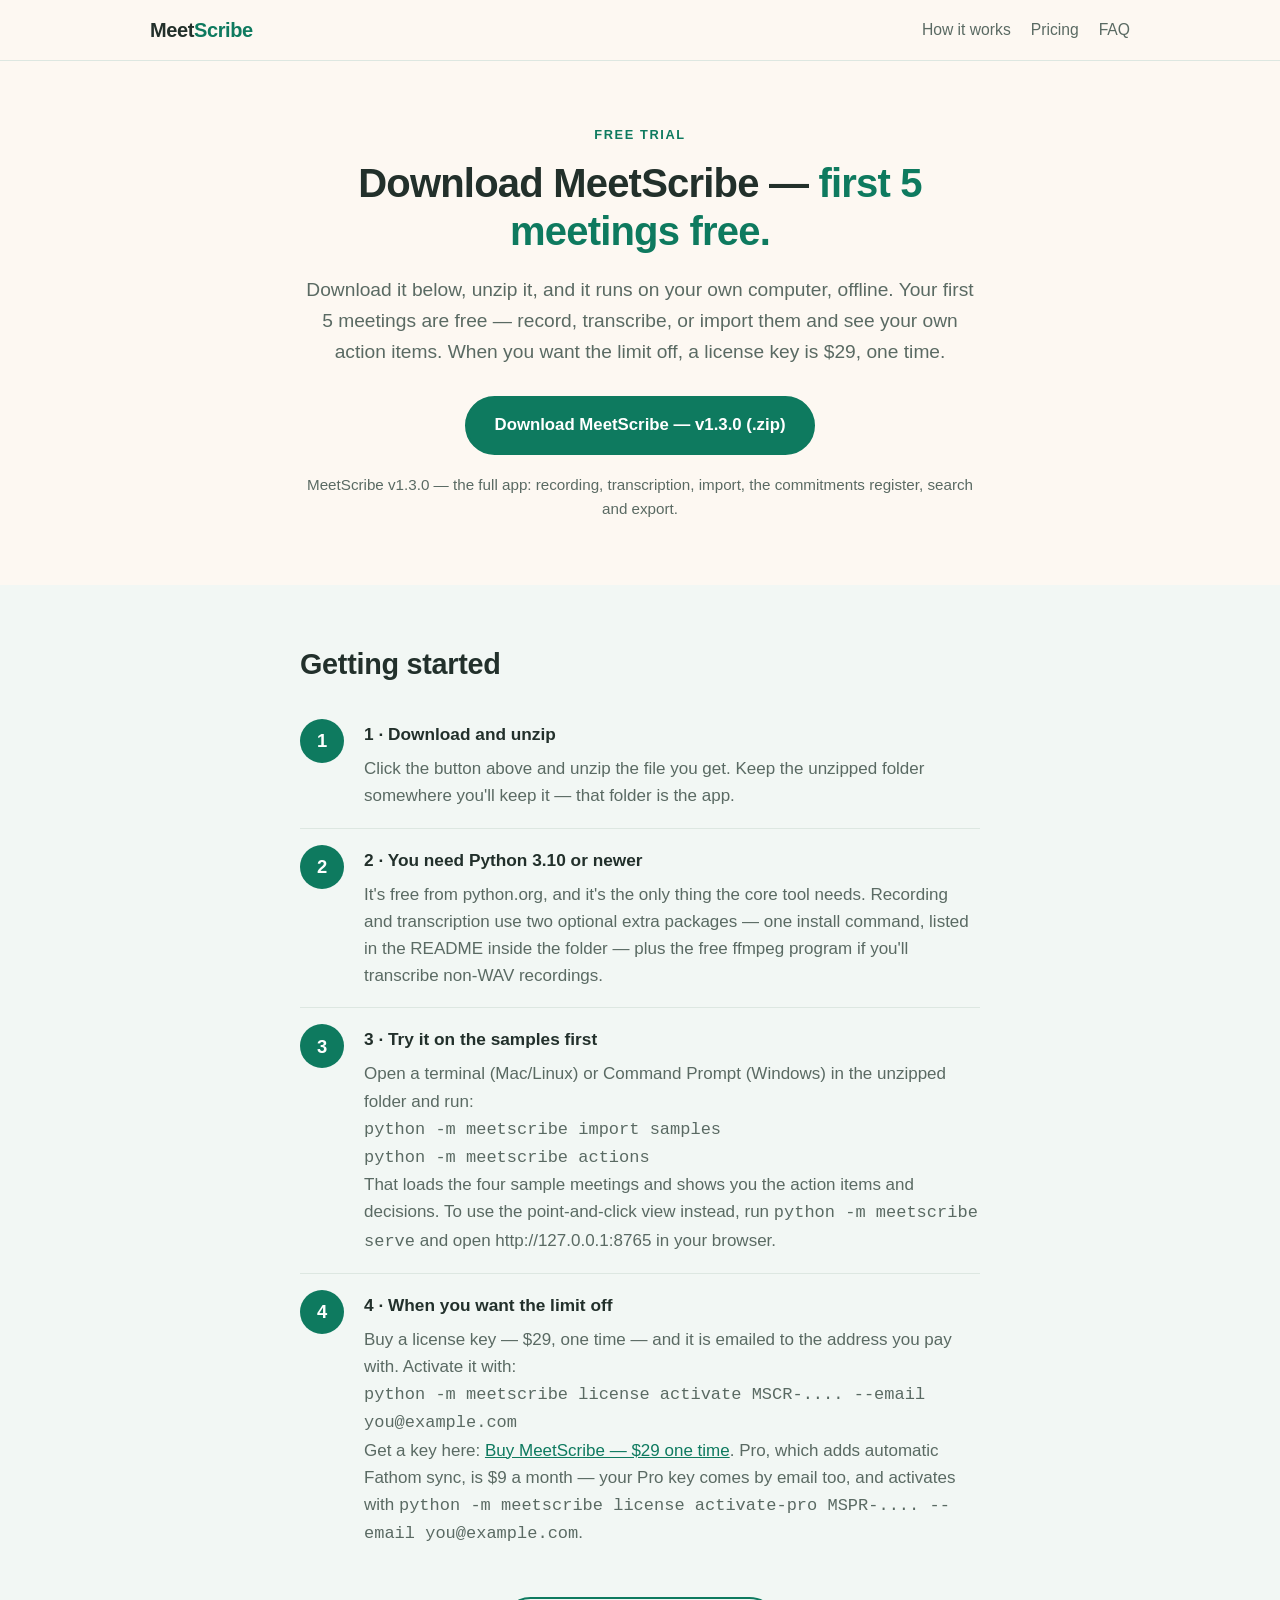
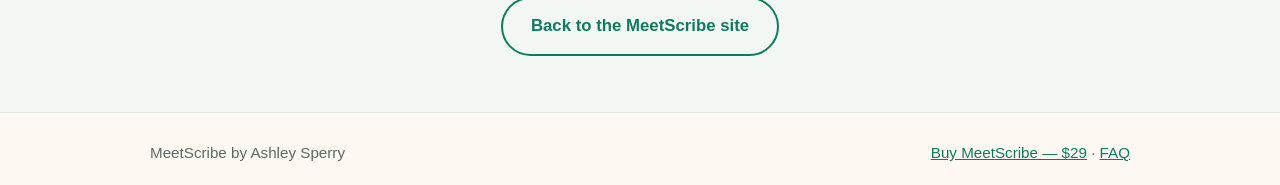
==== download.html @ b5563c5a "No Gumroad links on the site: waitlist card becomes free trial download page" ====
<!DOCTYPE html>
<html lang="en">
<head>
<meta charset="UTF-8">
<meta name="viewport" content="width=device-width, initial-scale=1.0">
<title>Download MeetScribe — free trial</title>
<meta name="description" content="Download MeetScribe free — your first 5 meetings are free. Runs offline on your own computer.">
<link rel="stylesheet" href="styles.css">
</head>
<body>

<header class="site-header">
  <div class="wrap header-inner">
    <a class="logo" href="index.html">Meet<span>Scribe</span></a>
    <nav class="nav">
      <a href="index.html#how">How it works</a>
      <a href="index.html#pricing">Pricing</a>
      <a href="index.html#faq">FAQ</a>
    </nav>
  </div>
</header>

<main id="top">

  <section class="hero">
    <div class="wrap narrow">
      <p class="kicker">Free trial</p>
      <h1>Download MeetScribe — <em>first 5 meetings free.</em></h1>
      <p class="lead">Download it below, unzip it, and it runs on your own computer, offline. Your first 5 meetings are free — record, transcribe, or import them and see your own action items. When you want the limit off, a license key is $29, one time.</p>
      <div class="hero-actions">
        <a class="btn btn-large" id="download-btn" href="meetscribe-1.3.0.zip.b64">Preparing your download…</a>
      </div>
      <p class="hero-note" id="download-note">MeetScribe v1.3.0 — the full app: recording, transcription, import, the commitments register, search and export.</p>
      <noscript><p class="hero-note">This download needs JavaScript turned on — the page unpacks your file in the browser. Turn it on and reload, and the button will be ready.</p></noscript>
    </div>
  </section>

  <section class="section section-alt">
    <div class="wrap narrow">
      <h2>Getting started</h2>
      <ol class="steps">
        <li>
          <h3>1 · Download and unzip</h3>
          <p>Click the button above and unzip the file you get. Keep the unzipped folder somewhere you'll keep it — that folder is the app.</p>
        </li>
        <li>
          <h3>2 · You need Python 3.10 or newer</h3>
          <p>It's free from python.org, and it's the only thing the core tool needs. Recording and transcription use two optional extra packages — one install command, listed in the README inside the folder — plus the free ffmpeg program if you'll transcribe non-WAV recordings.</p>
        </li>
        <li>
          <h3>3 · Try it on the samples first</h3>
          <p>Open a terminal (Mac/Linux) or Command Prompt (Windows) in the unzipped folder and run:<br>
          <code>python -m meetscribe import samples</code><br>
          <code>python -m meetscribe actions</code><br>
          That loads the four sample meetings and shows you the action items and decisions. To use the point-and-click view instead, run <code>python -m meetscribe serve</code> and open http://127.0.0.1:8765 in your browser.</p>
        </li>
        <li>
          <h3>4 · When you want the limit off</h3>
          <p>Buy a license key — $29, one time — and it is emailed to the address you pay with. Activate it with:<br>
          <code>python -m meetscribe license activate MSCR-.... --email you@example.com</code><br>
          Get a key here: <a href="https://buy.stripe.com/28EeVc8pw60i9VVeSAaR206">Buy MeetScribe — $29 one time</a>. Pro, which adds automatic Fathom sync, is $9 a month — your Pro key comes by email too, and activates with <code>python -m meetscribe license activate-pro MSPR-.... --email you@example.com</code>.</p>
        </li>
      </ol>
      <div class="center">
        <a class="btn btn-ghost btn-large" href="index.html">Back to the MeetScribe site</a>
      </div>
    </div>
  </section>

</main>

<footer class="site-footer">
  <div class="wrap footer-inner">
    <p>MeetScribe by Ashley Sperry</p>
    <p><a href="index.html#pricing">Buy MeetScribe — $29</a> · <a href="index.html#faq">FAQ</a></p>
  </div>
</footer>

<script>
(function () {
  var btn = document.getElementById('download-btn');
  var note = document.getElementById('download-note');
  fetch('meetscribe-1.3.0.zip.b64')
    .then(function (r) { if (!r.ok) { throw new Error('fetch failed'); } return r.text(); })
    .then(function (text) {
      var bin = atob(text.replace(/\s+/g, ''));
      var bytes = new Uint8Array(bin.length);
      for (var i = 0; i < bin.length; i++) { bytes[i] = bin.charCodeAt(i); }
      var blob = new Blob([bytes], { type: 'application/zip' });
      btn.href = URL.createObjectURL(blob);
      btn.setAttribute('download', 'meetscribe-1.3.0.zip');
      btn.textContent = 'Download MeetScribe — v1.3.0 (.zip)';
    })
    .catch(function () {
      btn.textContent = 'Download MeetScribe — v1.3.0 (encoded file)';
      note.textContent = 'Your browser could not unpack the download automatically, so the button now points at the encoded file instead. Save it and your license key email will explain the rest — or try this page again in a different browser.';
    });
})();
</script>

</body>
</html>
---- styles.css ----
:root {
  --ink: #22302b;
  --muted: #5a6a63;
  --accent: #0e7a5f;
  --accent-dark: #0a5f4a;
  --warm: #fdf8f2;
  --alt: #f2f7f4;
  --line: #dde7e1;
  --card-line: #e7e1d5;
  --amber: #b97e10;
  --amber-bg: #fff7e8;
  --radius: 14px;
}

* { box-sizing: border-box; margin: 0; padding: 0; }

body {
  font-family: -apple-system, BlinkMacSystemFont, "Segoe UI", Roboto, Helvetica, Arial, sans-serif;
  color: var(--ink);
  background: var(--warm);
  line-height: 1.6;
  font-size: 17px;
}

.wrap { max-width: 1020px; margin: 0 auto; padding: 0 20px; }
.narrow { max-width: 720px; }

a { color: var(--accent); }
h1 { font-size: 2.5rem; line-height: 1.2; letter-spacing: -0.02em; }
h1 em { font-style: normal; color: var(--accent); }
h2 { font-size: 1.8rem; margin-bottom: 1rem; letter-spacing: -0.01em; }
h3 { font-size: 1.08rem; margin-bottom: 0.4rem; }
p { margin-bottom: 1rem; }
.center { text-align: center; margin-top: 2rem; }
.section-lead { color: var(--muted); font-size: 1.08rem; margin-bottom: 1.6rem; }

/* Header */
.site-header {
  position: sticky; top: 0; z-index: 10;
  background: rgba(253, 248, 242, 0.95);
  border-bottom: 1px solid var(--line);
}
.header-inner { display: flex; align-items: center; gap: 24px; padding-top: 14px; padding-bottom: 14px; }
.logo { font-weight: 800; font-size: 1.25rem; color: var(--ink); text-decoration: none; margin-right: auto; letter-spacing: -0.02em; }
.logo span { color: var(--accent); }
.nav { display: flex; gap: 20px; }
.nav a { color: var(--muted); text-decoration: none; font-size: 0.98rem; }
.nav a:hover { color: var(--ink); }

/* Buttons */
.btn {
  display: inline-block; background: var(--accent); color: #fff; text-decoration: none;
  font-weight: 700; border-radius: 999px; padding: 10px 22px; border: 2px solid var(--accent);
}
.btn:hover { background: var(--accent-dark); border-color: var(--accent-dark); }
.btn-small { padding: 7px 16px; font-size: 0.95rem; }
.btn-large { padding: 14px 28px; font-size: 1.05rem; }
.btn-ghost { background: transparent; color: var(--accent); }
.btn-ghost:hover { background: var(--alt); color: var(--accent-dark); }

/* Hero */
.hero { padding: 64px 0 48px; text-align: center; }
.kicker { color: var(--accent); font-weight: 700; text-transform: uppercase; letter-spacing: 1.6px; font-size: 0.8rem; margin-bottom: 14px; }
.hero .lead { font-size: 1.2rem; color: var(--muted); max-width: 680px; margin: 20px auto 28px; }
.hero-actions { display: flex; gap: 14px; justify-content: center; flex-wrap: wrap; }
.hero-note { margin-top: 18px; font-size: 0.95rem; color: var(--muted); }

/* Screenshots */
.shot { margin: 34px auto 10px; max-width: 860px; text-align: left; }
.shot img { width: 100%; display: block; border: 1px solid var(--card-line); border-radius: var(--radius); box-shadow: 0 12px 32px rgba(34, 48, 43, 0.10); }
.shot figcaption { color: var(--muted); font-size: 0.88rem; margin-top: 10px; }

/* Proof strip */
.proof { display: flex; gap: 28px; flex-wrap: wrap; justify-content: center; padding: 26px 0 4px; }
.proof div { font-size: 0.95rem; color: var(--muted); max-width: 200px; }
.proof b { display: block; font-size: 1.7rem; color: var(--ink); line-height: 1.2; }

/* Sections */
.section { padding: 56px 0; }
.section-alt { background: var(--alt); }

/* Wedge */
.wedge { padding-bottom: 8px; }
.wedge h2 { font-size: 2rem; }
.wedge p { font-size: 1.1rem; }
.wedge p:last-child { margin-bottom: 0; }

/* Sample document */
.sample-doc {
  background: #fff; border: 1px solid var(--card-line); border-radius: var(--radius);
  padding: 30px 34px; margin: 24px 0 8px; text-align: left;
  box-shadow: 0 10px 28px rgba(34, 48, 43, 0.07);
}
.sample-label {
  display: inline-block; font-size: 0.78rem; font-weight: 700; letter-spacing: 1.2px;
  text-transform: uppercase; color: var(--accent); background: var(--alt);
  border-radius: 999px; padding: 4px 12px; margin-bottom: 14px;
}
.sample-doc h3 { font-size: 1.45rem; margin-bottom: 2px; }
.sample-meta { color: var(--muted); font-size: 0.95rem; margin-bottom: 20px; }
.sample-doc h4 {
  font-size: 1rem; margin: 22px 0 10px; padding-bottom: 6px;
  border-bottom: 1px solid var(--card-line);
}
.sample-list { list-style: none; }
.sample-list li { padding: 10px 0; border-bottom: 1px solid #f1ece1; }
.sample-list li:last-child { border-bottom: none; padding-bottom: 2px; }
.sample-list .task { margin-bottom: 2px; font-size: 1.02rem; }
.sample-list .who { margin-bottom: 0; color: var(--muted); font-size: 0.92rem; font-weight: 600; }
.sample-foot { color: var(--muted); font-size: 0.95rem; margin: 18px 0 0; }

/* Cards */
.cards { display: grid; grid-template-columns: repeat(auto-fit, minmax(220px, 1fr)); gap: 18px; margin-top: 12px; }
.card { background: #fff; border: 1px solid var(--line); border-radius: var(--radius); padding: 22px; }
.card p { color: var(--muted); margin-bottom: 0; font-size: 0.98rem; }

/* Steps */
.steps { list-style: none; counter-reset: step; margin-top: 8px; }
.steps li { counter-increment: step; padding: 18px 0 18px 64px; position: relative; border-bottom: 1px solid var(--line); }
.steps li:last-child { border-bottom: none; }
.steps li::before {
  content: counter(step); position: absolute; left: 0; top: 16px;
  width: 44px; height: 44px; border-radius: 50%;
  background: var(--accent); color: #fff; font-weight: 800; font-size: 1.15rem;
  display: flex; align-items: center; justify-content: center;
}
.steps p { color: var(--muted); margin-bottom: 0; }

/* Honest limits */
.honest { background: var(--amber-bg); border: 1px solid #f3ddae; border-radius: var(--radius); padding: 24px 26px; }
.honest h3 { margin-bottom: 8px; }
.honest p { color: #6b5a33; margin-bottom: 0; }

/* Pricing */
.prices { display: grid; grid-template-columns: repeat(auto-fit, minmax(260px, 1fr)); gap: 18px; margin-top: 12px; }
.price { background: #fff; border: 1px solid var(--card-line); border-radius: var(--radius); padding: 26px; }
.price.featured { border: 2px solid var(--accent); }
.price .amount { font-size: 2.3rem; font-weight: 800; letter-spacing: -0.02em; margin-bottom: 6px; }
.price .per { color: var(--muted); font-size: 0.95rem; font-weight: 600; letter-spacing: 0; }
.price ul { list-style: none; margin: 14px 0 22px; }
.price li { padding: 5px 0; color: var(--muted); font-size: 0.97rem; }
.price li::before { content: "✓ "; color: var(--accent); font-weight: 700; }
.badge {
  display: inline-block; background: var(--accent); color: #fff; font-size: 0.78rem; font-weight: 700;
  padding: 4px 11px; border-radius: 999px; margin-bottom: 12px; letter-spacing: 0.4px; text-transform: uppercase;
}
.badge-pro { background: var(--ink); }
.badge-wait { background: var(--amber); color: #fff; }

/* Guides */
.guides { list-style: none; }
.guides li { margin-bottom: 12px; color: var(--muted); }
.guides a { font-weight: 600; text-decoration: none; }
.guides a:hover { text-decoration: underline; }

/* FAQ */
.qa { padding: 16px 0; border-bottom: 1px solid var(--line); }
.qa:last-child { border-bottom: none; }
.qa p { color: var(--muted); margin-bottom: 0; }

/* Footer */
.site-footer { border-top: 1px solid var(--line); padding: 28px 0; }
.footer-inner { display: flex; justify-content: space-between; gap: 16px; flex-wrap: wrap; }
.footer-inner p { margin: 0; color: var(--muted); font-size: 0.95rem; }

/* Mobile */
@media (max-width: 640px) {
  body { font-size: 16px; }
  h1 { font-size: 1.9rem; }
  h2 { font-size: 1.5rem; }
  .hero { padding: 44px 0 36px; }
  .nav { display: none; }
  .header-inner { gap: 12px; }
  .hero-actions .btn { width: 100%; text-align: center; }
  .steps li { padding-left: 56px; }
  .sample-doc { padding: 22px 20px; }
  .proof { gap: 18px; }
}
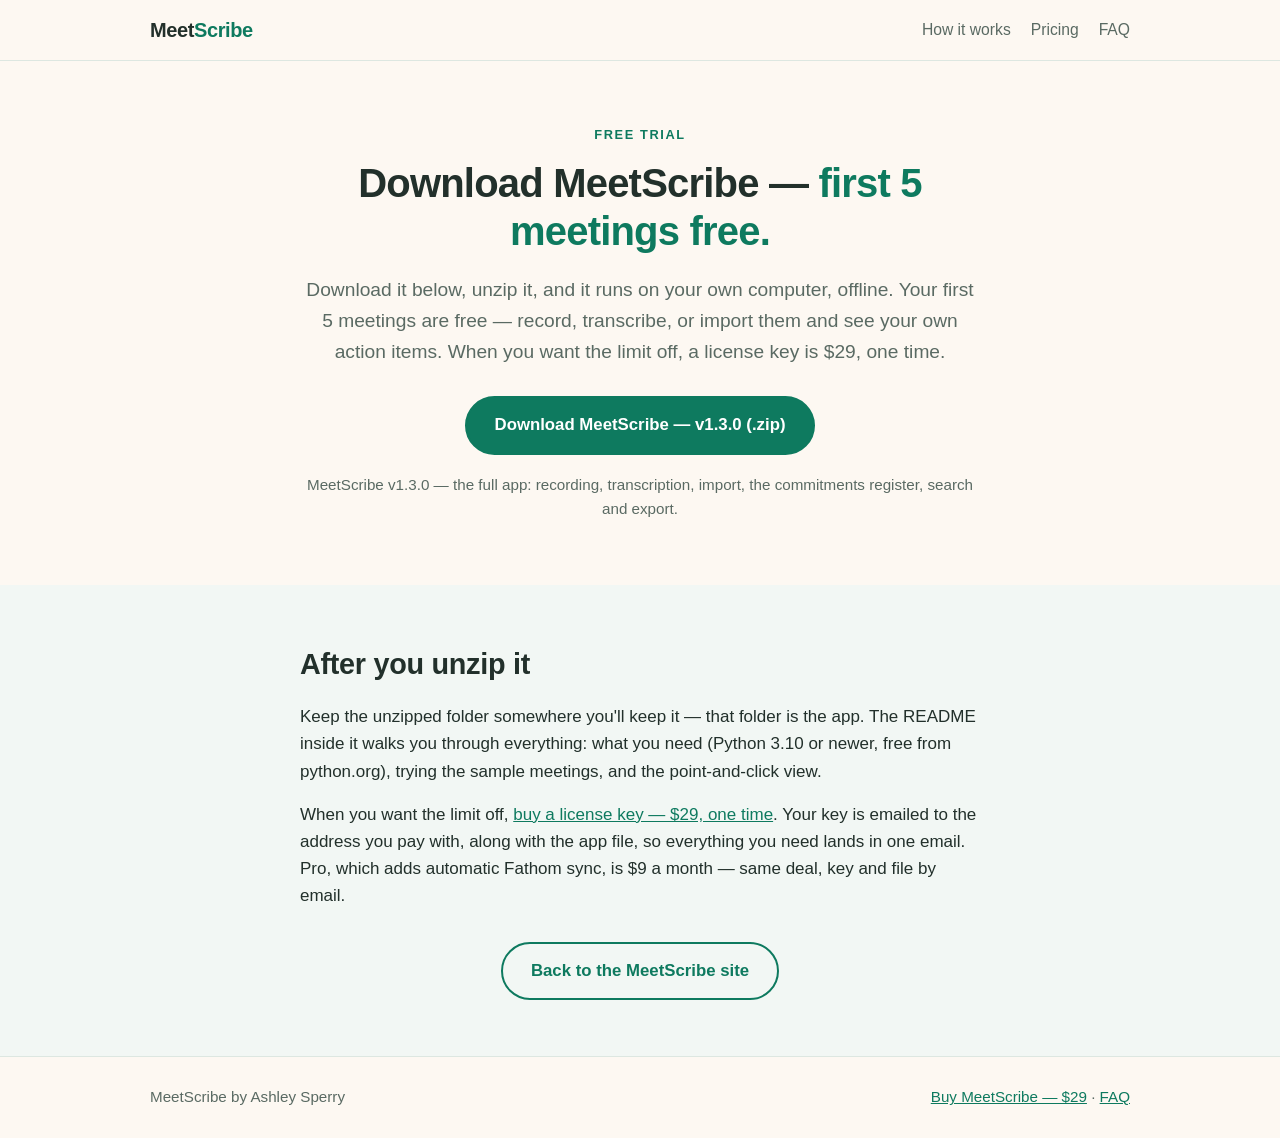
==== commit a06b846d: "Delivery by email: thanks page leads with the buyer email, steps move off the website" ====
--- a/download.html
+++ b/download.html
@@ -37,30 +37,9 @@
 
   <section class="section section-alt">
     <div class="wrap narrow">
-      <h2>Getting started</h2>
-      <ol class="steps">
-        <li>
-          <h3>1 · Download and unzip</h3>
-          <p>Click the button above and unzip the file you get. Keep the unzipped folder somewhere you'll keep it — that folder is the app.</p>
-        </li>
-        <li>
-          <h3>2 · You need Python 3.10 or newer</h3>
-          <p>It's free from python.org, and it's the only thing the core tool needs. Recording and transcription use two optional extra packages — one install command, listed in the README inside the folder — plus the free ffmpeg program if you'll transcribe non-WAV recordings.</p>
-        </li>
-        <li>
-          <h3>3 · Try it on the samples first</h3>
-          <p>Open a terminal (Mac/Linux) or Command Prompt (Windows) in the unzipped folder and run:<br>
-          <code>python -m meetscribe import samples</code><br>
-          <code>python -m meetscribe actions</code><br>
-          That loads the four sample meetings and shows you the action items and decisions. To use the point-and-click view instead, run <code>python -m meetscribe serve</code> and open http://127.0.0.1:8765 in your browser.</p>
-        </li>
-        <li>
-          <h3>4 · When you want the limit off</h3>
-          <p>Buy a license key — $29, one time — and it is emailed to the address you pay with. Activate it with:<br>
-          <code>python -m meetscribe license activate MSCR-.... --email you@example.com</code><br>
-          Get a key here: <a href="https://buy.stripe.com/28EeVc8pw60i9VVeSAaR206">Buy MeetScribe — $29 one time</a>. Pro, which adds automatic Fathom sync, is $9 a month — your Pro key comes by email too, and activates with <code>python -m meetscribe license activate-pro MSPR-.... --email you@example.com</code>.</p>
-        </li>
-      </ol>
+      <h2>After you unzip it</h2>
+      <p>Keep the unzipped folder somewhere you'll keep it — that folder is the app. The README inside it walks you through everything: what you need (Python 3.10 or newer, free from python.org), trying the sample meetings, and the point-and-click view.</p>
+      <p>When you want the limit off, <a href="https://buy.stripe.com/28EeVc8pw60i9VVeSAaR206">buy a license key — $29, one time</a>. Your key is emailed to the address you pay with, along with the app file, so everything you need lands in one email. Pro, which adds automatic Fathom sync, is $9 a month — same deal, key and file by email.</p>
       <div class="center">
         <a class="btn btn-ghost btn-large" href="index.html">Back to the MeetScribe site</a>
       </div>
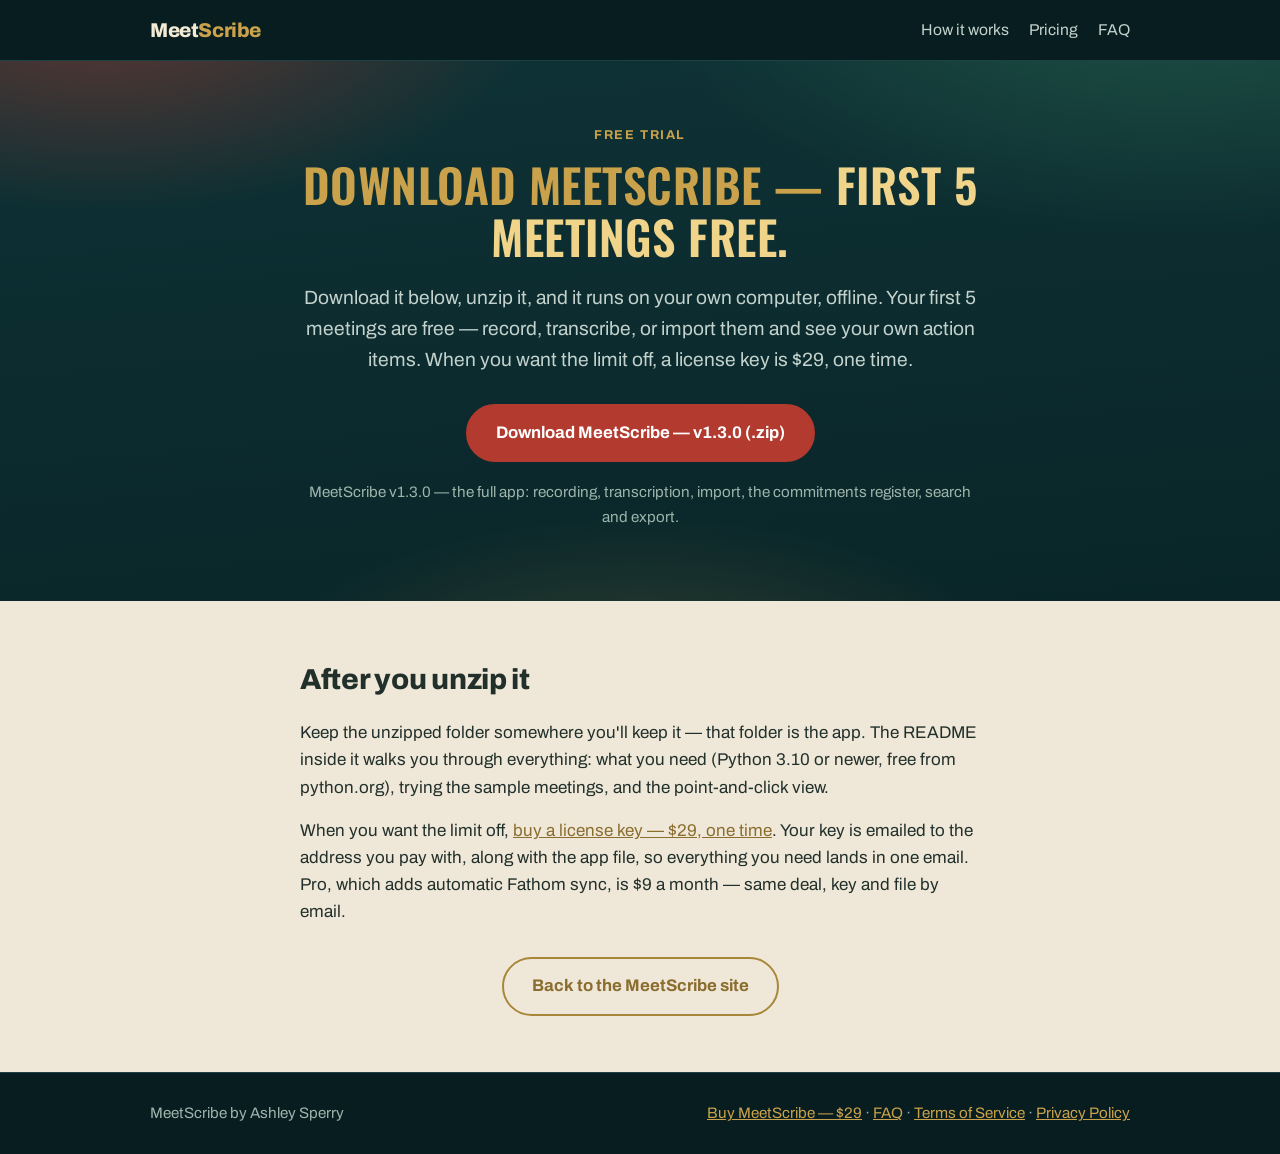
==== commit 03b94fa4: "Add Terms of Service, Privacy Policy and FAQ pages, footer links on every page, site favicon, sitema" ====
--- a/download.html
+++ b/download.html
@@ -5,6 +5,10 @@
 <meta name="viewport" content="width=device-width, initial-scale=1.0">
 <title>Download MeetScribe — free trial</title>
 <meta name="description" content="Download MeetScribe free — your first 5 meetings are free. Runs offline on your own computer.">
+<link rel="preconnect" href="https://fonts.googleapis.com">
+<link rel="preconnect" href="https://fonts.gstatic.com" crossorigin>
+<link href="https://fonts.googleapis.com/css2?family=Archivo:wght@400;600;700;800&family=Oswald:wght@500;600&display=swap" rel="stylesheet">
+<link rel="icon" type="image/svg+xml" href="favicon.svg">
 <link rel="stylesheet" href="styles.css">
 </head>
 <body>
@@ -51,7 +55,7 @@
 <footer class="site-footer">
   <div class="wrap footer-inner">
     <p>MeetScribe by Ashley Sperry</p>
-    <p><a href="index.html#pricing">Buy MeetScribe — $29</a> · <a href="index.html#faq">FAQ</a></p>
+    <p><a href="index.html#pricing">Buy MeetScribe — $29</a> · <a href="faq.html">FAQ</a> · <a href="terms.html">Terms of Service</a> · <a href="privacy.html">Privacy Policy</a></p>
   </div>
 </footer>
 
--- a/styles.css
+++ b/styles.css
@@ -1,23 +1,25 @@
 :root {
   --ink: #22302b;
   --muted: #5a6a63;
-  --accent: #0e7a5f;
-  --accent-dark: #0a5f4a;
-  --warm: #fdf8f2;
-  --alt: #f2f7f4;
-  --line: #dde7e1;
-  --card-line: #e7e1d5;
-  --amber: #b97e10;
-  --amber-bg: #fff7e8;
+  --gold: #c9a24b;
+  --gold-dark: #a9873a;
+  --teal: #0c2b2e;
+  --teal-deep: #071d20;
+  --cream: #f7f2e7;
+  --cream-alt: #efe8d8;
+  --line: #ddd3bd;
+  --card-line: #e2d9c6;
+  --red: #b23a2e;
+  --red-dark: #9c3126;
   --radius: 14px;
 }
 
 * { box-sizing: border-box; margin: 0; padding: 0; }
 
 body {
-  font-family: -apple-system, BlinkMacSystemFont, "Segoe UI", Roboto, Helvetica, Arial, sans-serif;
+  font-family: "Archivo", -apple-system, BlinkMacSystemFont, "Segoe UI", Roboto, Helvetica, Arial, sans-serif;
   color: var(--ink);
-  background: var(--warm);
+  background: var(--cream);
   line-height: 1.6;
   font-size: 17px;
 }
@@ -25,10 +27,14 @@
 .wrap { max-width: 1020px; margin: 0 auto; padding: 0 20px; }
 .narrow { max-width: 720px; }
 
-a { color: var(--accent); }
-h1 { font-size: 2.5rem; line-height: 1.2; letter-spacing: -0.02em; }
-h1 em { font-style: normal; color: var(--accent); }
-h2 { font-size: 1.8rem; margin-bottom: 1rem; letter-spacing: -0.01em; }
+a { color: #8a6d2f; }
+h1 {
+  font-family: "Oswald", "Archivo", sans-serif;
+  font-size: 2.9rem; line-height: 1.12; letter-spacing: 0.01em;
+  text-transform: uppercase; color: var(--gold); font-weight: 600;
+}
+h1 em { font-style: normal; color: #f0d48a; }
+h2 { font-size: 1.8rem; margin-bottom: 1rem; letter-spacing: -0.01em; font-weight: 800; }
 h3 { font-size: 1.08rem; margin-bottom: 0.4rem; }
 p { margin-bottom: 1rem; }
 .center { text-align: center; margin-top: 2rem; }
@@ -37,47 +43,59 @@
 /* Header */
 .site-header {
   position: sticky; top: 0; z-index: 10;
-  background: rgba(253, 248, 242, 0.95);
-  border-bottom: 1px solid var(--line);
+  background: var(--teal-deep);
+  border-bottom: 1px solid #1e4145;
 }
 .header-inner { display: flex; align-items: center; gap: 24px; padding-top: 14px; padding-bottom: 14px; }
-.logo { font-weight: 800; font-size: 1.25rem; color: var(--ink); text-decoration: none; margin-right: auto; letter-spacing: -0.02em; }
-.logo span { color: var(--accent); }
+.logo { font-weight: 800; font-size: 1.25rem; color: #f3ead3; text-decoration: none; margin-right: auto; letter-spacing: -0.02em; }
+.logo span { color: var(--gold); }
 .nav { display: flex; gap: 20px; }
-.nav a { color: var(--muted); text-decoration: none; font-size: 0.98rem; }
-.nav a:hover { color: var(--ink); }
+.nav a { color: #c3d2cc; text-decoration: none; font-size: 0.98rem; }
+.nav a:hover { color: var(--gold); }
+.site-header .btn { background: var(--gold); border-color: var(--gold); color: var(--teal-deep); }
+.site-header .btn:hover { background: var(--gold-dark); border-color: var(--gold-dark); }
 
 /* Buttons */
 .btn {
-  display: inline-block; background: var(--accent); color: #fff; text-decoration: none;
-  font-weight: 700; border-radius: 999px; padding: 10px 22px; border: 2px solid var(--accent);
-}
-.btn:hover { background: var(--accent-dark); border-color: var(--accent-dark); }
+  display: inline-block; background: var(--red); color: #fff; text-decoration: none;
+  font-weight: 700; border-radius: 999px; padding: 10px 22px; border: 2px solid var(--red);
+}
+.btn:hover { background: var(--red-dark); border-color: var(--red-dark); }
 .btn-small { padding: 7px 16px; font-size: 0.95rem; }
 .btn-large { padding: 14px 28px; font-size: 1.05rem; }
-.btn-ghost { background: transparent; color: var(--accent); }
-.btn-ghost:hover { background: var(--alt); color: var(--accent-dark); }
+.btn-ghost { background: transparent; color: var(--gold); border-color: var(--gold); }
+.btn-ghost:hover { background: rgba(201, 162, 75, 0.14); color: var(--gold); }
+.section .btn-ghost, .section-alt .btn-ghost { color: #8a6d2f; border-color: var(--gold-dark); }
+.section .btn-ghost:hover, .section-alt .btn-ghost:hover { background: rgba(201, 162, 75, 0.16); color: #75591f; }
 
 /* Hero */
-.hero { padding: 64px 0 48px; text-align: center; }
-.kicker { color: var(--accent); font-weight: 700; text-transform: uppercase; letter-spacing: 1.6px; font-size: 0.8rem; margin-bottom: 14px; }
-.hero .lead { font-size: 1.2rem; color: var(--muted); max-width: 680px; margin: 20px auto 28px; }
+.hero {
+  padding: 64px 0 56px; text-align: center; color: #eef3f1;
+  background:
+    radial-gradient(620px 300px at 8% -60px, rgba(178, 58, 46, 0.5), transparent 70%),
+    radial-gradient(760px 360px at 92% -80px, rgba(46, 110, 84, 0.55), transparent 70%),
+    radial-gradient(560px 260px at 50% 118%, rgba(201, 162, 75, 0.22), transparent 70%),
+    linear-gradient(175deg, #0e3236 0%, var(--teal) 55%, #092528 100%);
+}
+.kicker { color: var(--gold); font-weight: 700; text-transform: uppercase; letter-spacing: 1.6px; font-size: 0.8rem; margin-bottom: 14px; }
+.hero .lead { font-size: 1.2rem; color: #c3d2cc; max-width: 680px; margin: 20px auto 28px; }
 .hero-actions { display: flex; gap: 14px; justify-content: center; flex-wrap: wrap; }
 .hero-note { margin-top: 18px; font-size: 0.95rem; color: var(--muted); }
+.hero .hero-note { color: #9db4ab; }
 
 /* Screenshots */
 .shot { margin: 34px auto 10px; max-width: 860px; text-align: left; }
-.shot img { width: 100%; display: block; border: 1px solid var(--card-line); border-radius: var(--radius); box-shadow: 0 12px 32px rgba(34, 48, 43, 0.10); }
-.shot figcaption { color: var(--muted); font-size: 0.88rem; margin-top: 10px; }
+.shot img { width: 100%; display: block; border: 1px solid #27545a; border-radius: var(--radius); box-shadow: 0 12px 32px rgba(0, 0, 0, 0.45); }
+.shot figcaption { color: #9db4ab; font-size: 0.88rem; margin-top: 10px; }
 
 /* Proof strip */
 .proof { display: flex; gap: 28px; flex-wrap: wrap; justify-content: center; padding: 26px 0 4px; }
-.proof div { font-size: 0.95rem; color: var(--muted); max-width: 200px; }
-.proof b { display: block; font-size: 1.7rem; color: var(--ink); line-height: 1.2; }
+.proof div { font-size: 0.95rem; color: #9db4ab; max-width: 200px; }
+.proof b { display: block; font-size: 1.7rem; color: var(--gold); line-height: 1.2; }
 
 /* Sections */
 .section { padding: 56px 0; }
-.section-alt { background: var(--alt); }
+.section-alt { background: var(--cream-alt); }
 
 /* Wedge */
 .wedge { padding-bottom: 8px; }
@@ -87,13 +105,13 @@
 
 /* Sample document */
 .sample-doc {
-  background: #fff; border: 1px solid var(--card-line); border-radius: var(--radius);
+  background: #fffdf7; border: 1px solid var(--card-line); border-radius: var(--radius);
   padding: 30px 34px; margin: 24px 0 8px; text-align: left;
-  box-shadow: 0 10px 28px rgba(34, 48, 43, 0.07);
+  box-shadow: 0 10px 28px rgba(34, 48, 43, 0.08);
 }
 .sample-label {
   display: inline-block; font-size: 0.78rem; font-weight: 700; letter-spacing: 1.2px;
-  text-transform: uppercase; color: var(--accent); background: var(--alt);
+  text-transform: uppercase; color: var(--teal-deep); background: var(--gold);
   border-radius: 999px; padding: 4px 12px; margin-bottom: 14px;
 }
 .sample-doc h3 { font-size: 1.45rem; margin-bottom: 2px; }
@@ -109,10 +127,14 @@
 .sample-list .who { margin-bottom: 0; color: var(--muted); font-size: 0.92rem; font-weight: 600; }
 .sample-foot { color: var(--muted); font-size: 0.95rem; margin: 18px 0 0; }
 
-/* Cards */
+/* Cards — solid colours like the reference: green, blue, ochre */
 .cards { display: grid; grid-template-columns: repeat(auto-fit, minmax(220px, 1fr)); gap: 18px; margin-top: 12px; }
-.card { background: #fff; border: 1px solid var(--line); border-radius: var(--radius); padding: 22px; }
-.card p { color: var(--muted); margin-bottom: 0; font-size: 0.98rem; }
+.card { border-radius: var(--radius); padding: 22px; color: #f3ead3; border: none; }
+.card p { color: #e6ddc8; margin-bottom: 0; font-size: 0.98rem; }
+.cards .card:nth-child(3n+1) { background: #2e6e54; }
+.cards .card:nth-child(3n+2) { background: #24507e; }
+.cards .card:nth-child(3n) { background: #c07f13; }
+.cards .card:nth-child(3n) p { color: #f7ecd4; }
 
 /* Steps */
 .steps { list-style: none; counter-reset: step; margin-top: 8px; }
@@ -121,31 +143,31 @@
 .steps li::before {
   content: counter(step); position: absolute; left: 0; top: 16px;
   width: 44px; height: 44px; border-radius: 50%;
-  background: var(--accent); color: #fff; font-weight: 800; font-size: 1.15rem;
+  background: var(--gold); color: var(--teal-deep); font-weight: 800; font-size: 1.15rem;
   display: flex; align-items: center; justify-content: center;
 }
 .steps p { color: var(--muted); margin-bottom: 0; }
 
 /* Honest limits */
-.honest { background: var(--amber-bg); border: 1px solid #f3ddae; border-radius: var(--radius); padding: 24px 26px; }
+.honest { background: #fdf3da; border: 1px solid #ecd9a0; border-radius: var(--radius); padding: 24px 26px; }
 .honest h3 { margin-bottom: 8px; }
 .honest p { color: #6b5a33; margin-bottom: 0; }
 
 /* Pricing */
 .prices { display: grid; grid-template-columns: repeat(auto-fit, minmax(260px, 1fr)); gap: 18px; margin-top: 12px; }
-.price { background: #fff; border: 1px solid var(--card-line); border-radius: var(--radius); padding: 26px; }
-.price.featured { border: 2px solid var(--accent); }
+.price { background: #fffdf7; border: 1px solid var(--card-line); border-radius: var(--radius); padding: 26px; }
+.price.featured { border: 2px solid var(--gold); }
 .price .amount { font-size: 2.3rem; font-weight: 800; letter-spacing: -0.02em; margin-bottom: 6px; }
 .price .per { color: var(--muted); font-size: 0.95rem; font-weight: 600; letter-spacing: 0; }
 .price ul { list-style: none; margin: 14px 0 22px; }
 .price li { padding: 5px 0; color: var(--muted); font-size: 0.97rem; }
-.price li::before { content: "✓ "; color: var(--accent); font-weight: 700; }
+.price li::before { content: "✓ "; color: #2e6e54; font-weight: 700; }
 .badge {
-  display: inline-block; background: var(--accent); color: #fff; font-size: 0.78rem; font-weight: 700;
+  display: inline-block; background: var(--gold); color: var(--teal-deep); font-size: 0.78rem; font-weight: 700;
   padding: 4px 11px; border-radius: 999px; margin-bottom: 12px; letter-spacing: 0.4px; text-transform: uppercase;
 }
-.badge-pro { background: var(--ink); }
-.badge-wait { background: var(--amber); color: #fff; }
+.badge-pro { background: var(--teal); color: #f3ead3; }
+.badge-wait { background: var(--red); color: #fff; }
 
 /* Guides */
 .guides { list-style: none; }
@@ -159,14 +181,15 @@
 .qa p { color: var(--muted); margin-bottom: 0; }
 
 /* Footer */
-.site-footer { border-top: 1px solid var(--line); padding: 28px 0; }
+.site-footer { border-top: 1px solid #1e4145; padding: 28px 0; background: var(--teal-deep); }
 .footer-inner { display: flex; justify-content: space-between; gap: 16px; flex-wrap: wrap; }
-.footer-inner p { margin: 0; color: var(--muted); font-size: 0.95rem; }
+.footer-inner p { margin: 0; color: #9db4ab; font-size: 0.95rem; }
+.footer-inner a { color: var(--gold); }
 
 /* Mobile */
 @media (max-width: 640px) {
   body { font-size: 16px; }
-  h1 { font-size: 1.9rem; }
+  h1 { font-size: 2.1rem; }
   h2 { font-size: 1.5rem; }
   .hero { padding: 44px 0 36px; }
   .nav { display: none; }
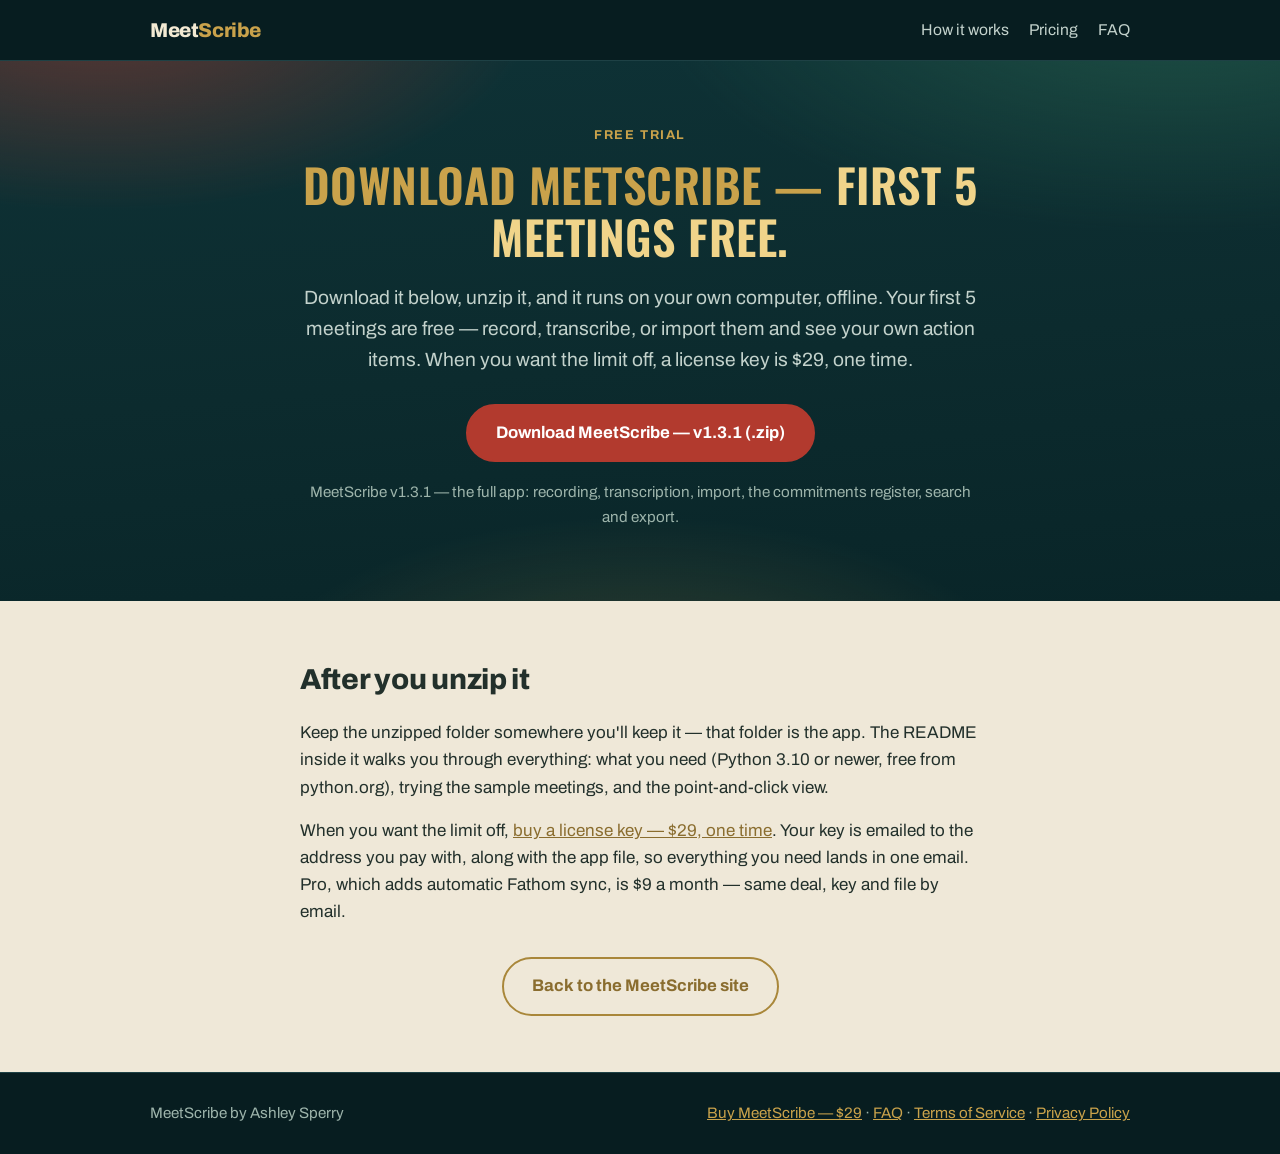
==== commit f04e5f9d: "Release MeetScribe 1.3.1: footer line on exported transcripts and action reports; download and thank" ====
--- a/download.html
+++ b/download.html
@@ -32,9 +32,9 @@
       <h1>Download MeetScribe — <em>first 5 meetings free.</em></h1>
       <p class="lead">Download it below, unzip it, and it runs on your own computer, offline. Your first 5 meetings are free — record, transcribe, or import them and see your own action items. When you want the limit off, a license key is $29, one time.</p>
       <div class="hero-actions">
-        <a class="btn btn-large" id="download-btn" href="meetscribe-1.3.0.zip.b64">Preparing your download…</a>
+        <a class="btn btn-large" id="download-btn" href="meetscribe-1.3.1.zip.b64">Preparing your download…</a>
       </div>
-      <p class="hero-note" id="download-note">MeetScribe v1.3.0 — the full app: recording, transcription, import, the commitments register, search and export.</p>
+      <p class="hero-note" id="download-note">MeetScribe v1.3.1 — the full app: recording, transcription, import, the commitments register, search and export.</p>
       <noscript><p class="hero-note">This download needs JavaScript turned on — the page unpacks your file in the browser. Turn it on and reload, and the button will be ready.</p></noscript>
     </div>
   </section>
@@ -63,7 +63,7 @@
 (function () {
   var btn = document.getElementById('download-btn');
   var note = document.getElementById('download-note');
-  fetch('meetscribe-1.3.0.zip.b64')
+  fetch('meetscribe-1.3.1.zip.b64')
     .then(function (r) { if (!r.ok) { throw new Error('fetch failed'); } return r.text(); })
     .then(function (text) {
       var bin = atob(text.replace(/\s+/g, ''));
@@ -71,11 +71,11 @@
       for (var i = 0; i < bin.length; i++) { bytes[i] = bin.charCodeAt(i); }
       var blob = new Blob([bytes], { type: 'application/zip' });
       btn.href = URL.createObjectURL(blob);
-      btn.setAttribute('download', 'meetscribe-1.3.0.zip');
-      btn.textContent = 'Download MeetScribe — v1.3.0 (.zip)';
+      btn.setAttribute('download', 'meetscribe-1.3.1.zip');
+      btn.textContent = 'Download MeetScribe — v1.3.1 (.zip)';
     })
     .catch(function () {
-      btn.textContent = 'Download MeetScribe — v1.3.0 (encoded file)';
+      btn.textContent = 'Download MeetScribe — v1.3.1 (encoded file)';
       note.textContent = 'Your browser could not unpack the download automatically, so the button now points at the encoded file instead. Save it and your license key email will explain the rest — or try this page again in a different browser.';
     });
 })();
